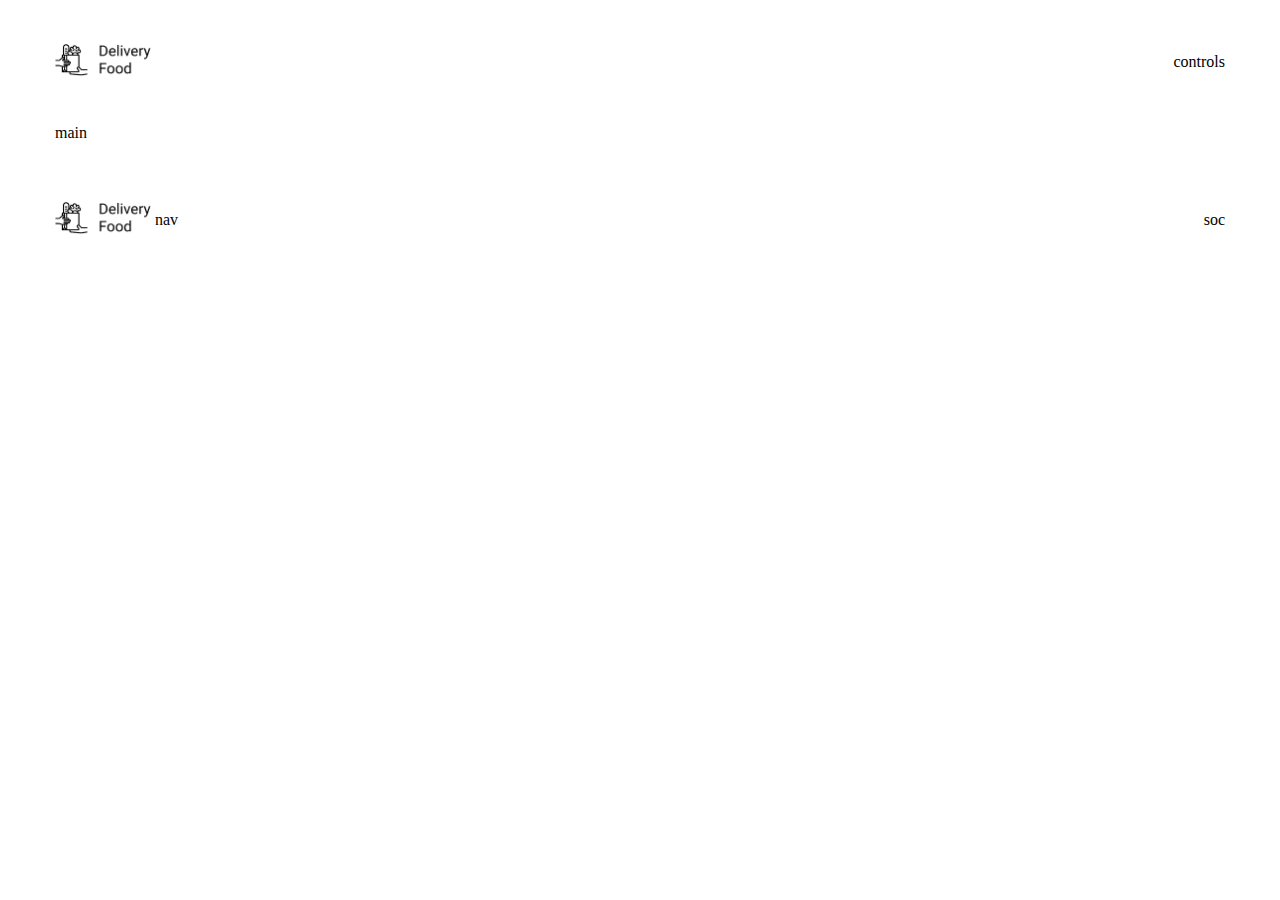
==== DeliveryFood/index.html @ 8b212ec1 "Add files via upload" ====
<!DOCTYPE html>
<html lang="ru">
<head>
    <meta charset="UTF-8">
    <meta name="viewport" content="width=device-width, initial-scale=1.0">
    <title>Delivery Food</title>
    <link rel="stylesheet" href="css/style.css">
</head>
<body>
    <header>
        <div class="container">
            <div class="header-box">
                <div class="header-logo logo"><img src="images/logo.png" alt="logo"></div>
                <div class="header-controls">controls</div>
            </div>
        </div>
    </header>
    <main>
        <div class="container">
            main
        </div>
    </main>
    <footer>
        <div class="container">
            <div class="footer-box">
                <div class="footer-logo logo"><img src="images/logo.png" alt="logo"></div>
                <div class="footer-nav">nav</div>
                <div class="footer-social">soc</div>
            </div>
        </div>
    </footer>
</body>
</html>
---- DeliveryFood/css/style.css ----
* {
    box-sizing: border-box;
}

body {
    margin: 0;
    padding: 0;
}

header {
    height: 124px;
}

.header-box {
    height: 100%;
    display: flex;
    justify-content: space-between;
    align-items: center;
}

.logo {
    max-width: 100px;
}

.logo img {
    width: 100%;
}

.container {
    height: 100%;
    max-width: 1200px; 
    margin: 0px auto;
    padding: 0px 15px 0px 15px;
}

footer {
    height: 156px;
}

.footer-box {
    height: 100%;
    display: flex;
    justify-content: space-between;
    align-items: center;
}

.footer-nav {
    flex-grow: 1;
}
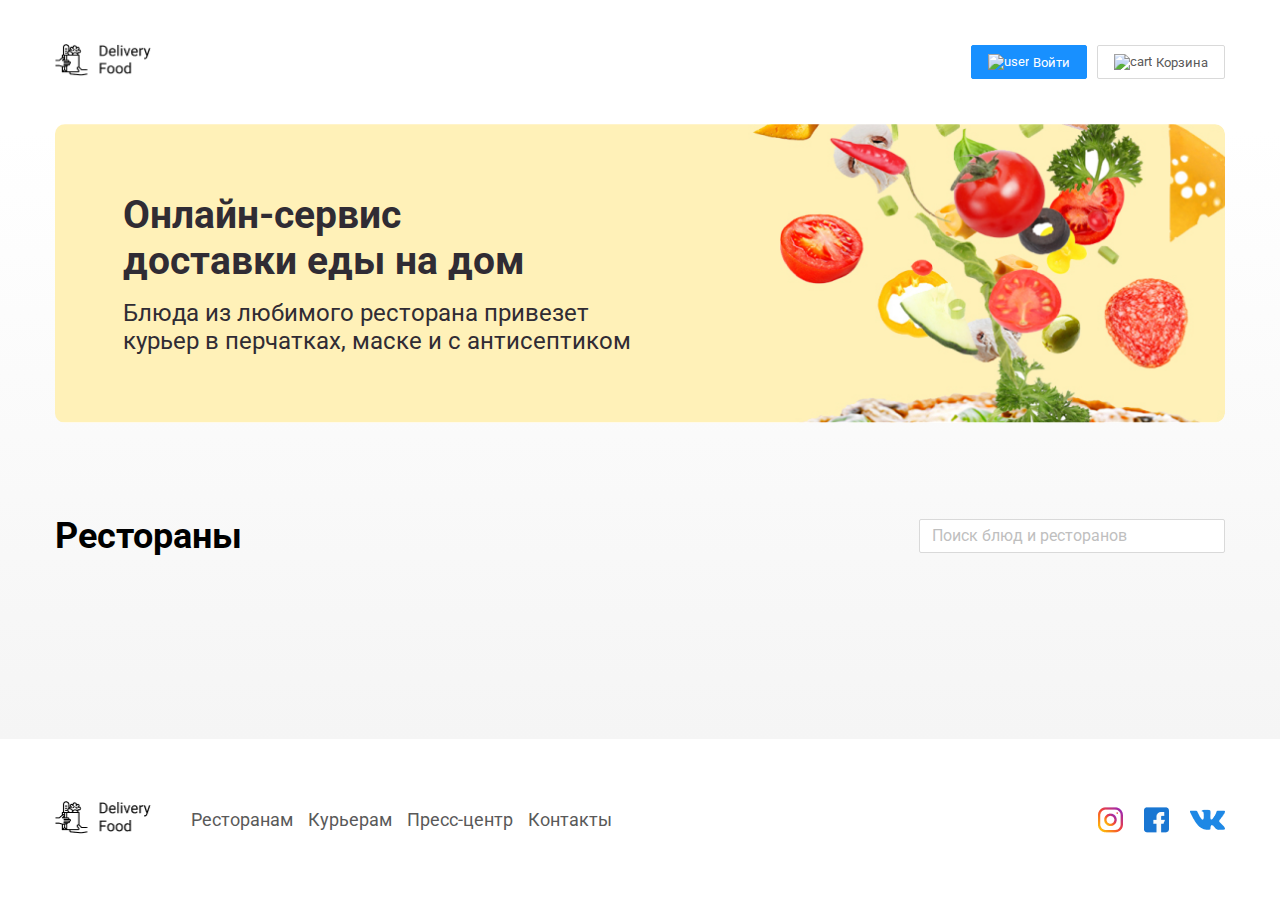
==== commit b9ef7ea9: "update" ====
--- a/DeliveryFood/index.html
+++ b/DeliveryFood/index.html
@@ -5,29 +5,78 @@
     <meta name="viewport" content="width=device-width, initial-scale=1.0">
     <title>Delivery Food</title>
     <link rel="stylesheet" href="css/style.css">
+    <link rel="preconnect" href="https://fonts.googleapis.com">
+    <link rel="preconnect" href="https://fonts.gstatic.com" crossorigin>
+    <link href="https://fonts.googleapis.com/css2?family=Roboto:ital,wght@0,100;0,300;0,400;0,500;0,700;0,900;1,100;1,300;1,400;1,500;1,700;1,900&display=swap" rel="stylesheet">
 </head>
 <body>
-    <header>
-        <div class="container">
-            <div class="header-box">
-                <div class="header-logo logo"><img src="images/logo.png" alt="logo"></div>
-                <div class="header-controls">controls</div>
+    <div class="page-wrapper">
+        <header>
+            <div class="container">
+                <div class="header-box">
+                    <div class="header-logo logo"><img src="images/logo.png" alt="logo"></div>
+                    <div class="header-controls">
+                        <button class="btn btn-primary">
+                            <img src="/images/icons/user.png" alt="user">
+                            Войти
+                        </button>
+                        <button class="btn btn-outline">
+                            <img src="/images/icons/shopping-cart.png" alt="cart">
+                            Корзина
+                        </button>
+                    </div>
+                </div>
             </div>
-        </div>
-    </header>
-    <main>
-        <div class="container">
-            main
-        </div>
-    </main>
-    <footer>
-        <div class="container">
-            <div class="footer-box">
-                <div class="footer-logo logo"><img src="images/logo.png" alt="logo"></div>
-                <div class="footer-nav">nav</div>
-                <div class="footer-social">soc</div>
+        </header>
+        <main>
+            <section class="banner">
+                <div class="container">
+                    <div class="banner-item">
+                        <h2 class="banner-item--title">
+                            Онлайн-сервис<br>
+                            доставки еды на дом
+                        </h2>
+                        <p class="banner-item--subtitle">
+                            Блюда из любимого ресторана привезет курьер в перчатках, маске и с антисептиком
+                        </p>
+                    </div>
+                </div>
+            </section>
+
+            <section class="products">
+                <div class="container">
+                    <div class="products-header">
+                        <h3 class="products-header--title">
+                            Рестораны
+                        </h3>
+                        <input type="text" 
+                        class="products-header--search"
+                        placeholder="Поиск блюд и ресторанов">
+
+                    </div>
+                </div>
+            </section>
+        </main>
+        <footer>
+            <div class="container">
+                <div class="footer-box">
+                    <div class="footer-logo logo"><img src="images/logo.png" alt="logo"></div>
+                    <div class="footer-nav">
+                        <ul>
+                            <li>Ресторанам </li>
+                            <li>Курьерам</li>
+                            <li>Пресс-центр</li>
+                            <li>Контакты</li>
+                        </ul>
+                    </div>
+                    <div class="footer-social">
+                        <img src="images/social/instagram.png" alt="instagram">
+                        <img src="images/social/facebook.png" alt="facebook">
+                        <img src="images/social/vk.png" alt="vk">
+                    </div>
+                </div>
             </div>
-        </div>
-    </footer>
+        </footer>
+    </div>
 </body>
 </html>--- a/DeliveryFood/css/style.css
+++ b/DeliveryFood/css/style.css
@@ -1,5 +1,8 @@
 * {
     box-sizing: border-box;
+    font-family: Roboto;
+    line-height: normal;
+    font-style: normal;
 }
 
 body {
@@ -7,34 +10,159 @@
     padding: 0;
 }
 
-header {
-    height: 124px;
-}
-
-.header-box {
-    height: 100%;
-    display: flex;
-    justify-content: space-between;
-    align-items: center;
-}
-
-.logo {
-    max-width: 100px;
-}
-
-.logo img {
-    width: 100%;
+main {
+    flex-grow: 1;
+    background: linear-gradient(180deg, rgba(245,245,245,0.00) 1.04%, #F5F5F5 100%);
+}
+
+.page-wrapper {
+    display: flex;
+    flex-direction: column;
+    min-height: 100vh;
 }
 
 .container {
     height: 100%;
+    width: 100%;
     max-width: 1200px; 
     margin: 0px auto;
     padding: 0px 15px 0px 15px;
 }
 
+header {
+    display: flex;
+    align-items: center;
+    min-height: 124px;
+}
+
+.header-box {
+    height: 100%;
+    display: flex;
+    justify-content: space-between;
+    align-items: center;
+}
+
+.header-controls {
+    display: flex;
+    align-items: center;
+    justify-content: flex-end;
+    gap: 10px;
+}
+
+.btn {
+    display: flex;
+    padding: 8px 16px;
+    align-items: center;
+    gap: 4px;
+    outline: none;
+}
+
+.btn-primary {
+    border-radius: 2px;
+    background: #1890FF;
+    border: 1px solid #1890FF;
+    color: #fff;
+}
+
+.btn-outline {
+    color: #595959;
+    border-radius: 2px;
+    border: 1px solid #D9D9D9;
+    background: #FFF;
+    box-shadow: 0px 0px 2px 0px rgba(0,0,0,0,00);
+}
+
+.logo {
+    max-width: 100px;
+}
+
+.logo img {
+    width: 100%;
+}
+
+.banner {
+    margin-bottom: 56px;
+}
+
+.banner-item {
+    background-image: url(../images/banners/banner.jpg);
+    background-repeat: no-repeat;
+    background-size: cover;
+    background-position: center right;
+    padding: 68px;
+    border-radius: 10px;
+}
+
+.banner-item--title {
+    color: #302c34;
+    font-size: 39px;
+    font-weight: 700;
+    max-width: 50%;
+    margin-top: 0;
+    margin-bottom: 15px;
+}
+
+.banner-item--subtitle {
+    color: #302c34;
+    font-size: 24px;
+    font-weight: 400;
+    max-width: 50%;
+    margin: 0;
+}
+
+.products {
+
+}
+
+.products-header {
+    display: flex;
+    align-items: center;
+    justify-content: space-between;
+}
+
+.products-header--title {
+    color: #000;
+    font-size: 36px;
+    font-weight: 700;
+}
+
+.products-header--search {
+    border-radius: 2px;
+    border: 1px solid #D9D9D9;
+    background: #fff;
+    flex-shrink: 0;
+    height: 34px;
+    min-width: 306px;
+    padding: 5px 12px;
+}
+
+.products-header--search:focus {
+    outline: none;
+    border: 1px solid #d9d9d9;
+}
+
+.products-header--search::placeholder {
+    color: #bfbfbf;
+    font-size: 16px;
+    font-weight: 400;
+    line-height: 24px;
+}
+
+@media (max-width: 991px) {
+    .banner-item--title {
+        max-width: 100%;
+    }
+    
+    .banner-item--subtitle {
+        max-width: 100%;
+    }
+}
+
 footer {
-    height: 156px;
+    display: flex;
+    align-items: center;
+    min-height: 156px;
+    padding: 60px 0px;
 }
 
 .footer-box {
@@ -42,8 +170,33 @@
     display: flex;
     justify-content: space-between;
     align-items: center;
+    gap: 36px;
+    flex-wrap: wrap;
 }
 
 .footer-nav {
     flex-grow: 1;
+}
+
+.footer-nav ul {
+    display: flex;
+    align-items: center;
+    list-style: none;
+    padding: 0;
+    margin: 0;
+    gap: 15px;
+    flex-wrap: wrap;
+}
+
+.footer-nav ul li {
+    color: #595959;
+    font-size: 18px;
+    font-weight: 400;
+}
+
+.footer-social {
+    display: flex;
+    align-items: center;
+    justify-content: flex-end;
+    gap: 20px;
 }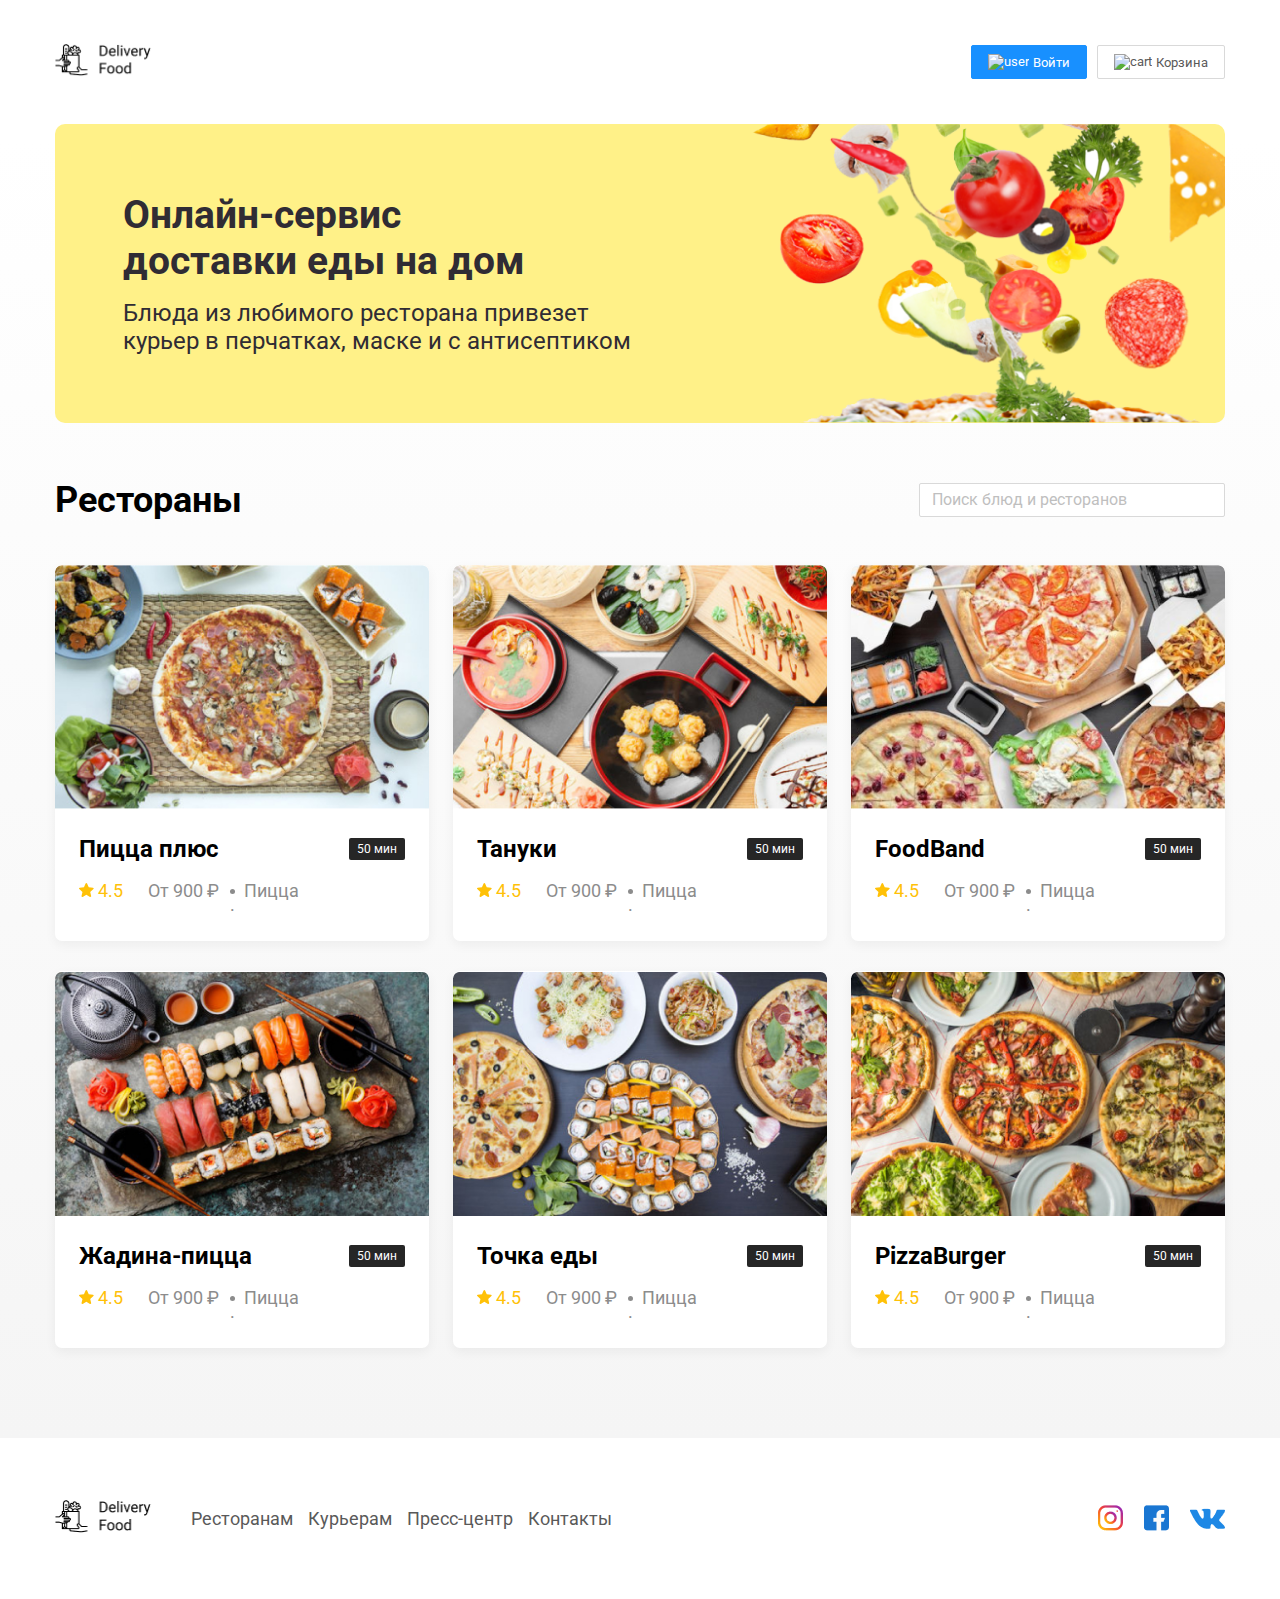
==== commit 775154ef: "Update" ====
--- a/DeliveryFood/index.html
+++ b/DeliveryFood/index.html
@@ -1,5 +1,6 @@
 <!DOCTYPE html>
 <html lang="ru">
+
 <head>
     <meta charset="UTF-8">
     <meta name="viewport" content="width=device-width, initial-scale=1.0">
@@ -7,14 +8,17 @@
     <link rel="stylesheet" href="css/style.css">
     <link rel="preconnect" href="https://fonts.googleapis.com">
     <link rel="preconnect" href="https://fonts.gstatic.com" crossorigin>
-    <link href="https://fonts.googleapis.com/css2?family=Roboto:ital,wght@0,100;0,300;0,400;0,500;0,700;0,900;1,100;1,300;1,400;1,500;1,700;1,900&display=swap" rel="stylesheet">
+    <link
+        href="https://fonts.googleapis.com/css2?family=Roboto:ital,wght@0,100;0,300;0,400;0,500;0,700;0,900;1,100;1,300;1,400;1,500;1,700;1,900&display=swap"
+        rel="stylesheet">
 </head>
+
 <body>
     <div class="page-wrapper">
         <header>
             <div class="container">
                 <div class="header-box">
-                    <div class="header-logo logo"><img src="images/logo.png" alt="logo"></div>
+                    <a class="header-logo logo" href="goods.html"><img src="images/logo.png" alt="logo"></a>
                     <div class="header-controls">
                         <button class="btn btn-primary">
                             <img src="/images/icons/user.png" alt="user">
@@ -49,24 +53,251 @@
                         <h3 class="products-header--title">
                             Рестораны
                         </h3>
-                        <input type="text" 
-                        class="products-header--search"
-                        placeholder="Поиск блюд и ресторанов">
-
+                        <input type="text" class="products-header--search" placeholder="Поиск блюд и ресторанов">
+
+                    </div>
+
+                    <div class="products-wrapper">
+                        <a href="goods.html" class="products-card">
+                            <div class="products-card__image">
+                                <img src="./images/rests/rest-1.jpg" alt="Pizza">
+                            </div>
+
+                            <div class="products-card__description">
+                                <div class="products-card__description-row">
+                                    <h4 class="products-card__description--title">Пицца плюс</h4>
+                                    <div class="products-card__description--badge">50 мин</div>
+                                </div>
+                                <div class="products-card__description-row">
+                                    <div class="products-card__description-info">
+                                        <div class="products-card__description-info--raiting">
+                                            <img src="./images/icons/star.svg" alt="star">
+                                            4.5
+                                        </div>
+                                        <div class="products-card__description-info--price">
+                                            От 900 ₽
+                                        </div>
+                                        <div class="products-card__description-info--group">
+                                            Пицца
+                                        </div>
+                                    </div>
+                                </div>
+                            </div>
+                        </a>
+                        <div class="products-card">
+                            <div class="products-card__image">
+                                <img src="./images/rests/rest-2.jpg" alt="Pizza">
+                            </div>
+
+                            <div class="products-card__description">
+                                <div class="products-card__description-row">
+                                    <h4 class="products-card__description--title">Тануки</h4>
+                                    <div class="products-card__description--badge">50 мин</div>
+                                </div>
+                                <div class="products-card__description-row">
+                                    <div class="products-card__description-info">
+                                        <div class="products-card__description-info--raiting">
+                                            <img src="./images/icons/star.svg" alt="star">
+                                            4.5
+                                        </div>
+                                        <div class="products-card__description-info--price">
+                                            От 900 ₽
+                                        </div>
+                                        <div class="products-card__description-info--group">
+                                            Пицца
+                                        </div>
+                                    </div>
+                                </div>
+                            </div>
+                        </div>
+                        <div class="products-card">
+                            <div class="products-card__image">
+                                <img src="./images/rests/rest-3.jpg" alt="Pizza">
+                            </div>
+
+                            <div class="products-card__description">
+                                <div class="products-card__description-row">
+                                    <h4 class="products-card__description--title">FoodBand</h4>
+                                    <div class="products-card__description--badge">50 мин</div>
+                                </div>
+                                <div class="products-card__description-row">
+                                    <div class="products-card__description-info">
+                                        <div class="products-card__description-info--raiting">
+                                            <img src="./images/icons/star.svg" alt="star">
+                                            4.5
+                                        </div>
+                                        <div class="products-card__description-info--price">
+                                            От 900 ₽
+                                        </div>
+                                        <div class="products-card__description-info--group">
+                                            Пицца
+                                        </div>
+                                    </div>
+                                </div>
+                            </div>
+                        </div>
+                        <div class="products-card">
+                            <div class="products-card__image">
+                                <img src="./images/rests/rest-4.jpg" alt="Pizza">
+                            </div>
+
+                            <div class="products-card__description">
+                                <div class="products-card__description-row">
+                                    <h4 class="products-card__description--title">Жадина-пицца</h4>
+                                    <div class="products-card__description--badge">50 мин</div>
+                                </div>
+                                <div class="products-card__description-row">
+                                    <div class="products-card__description-info">
+                                        <div class="products-card__description-info--raiting">
+                                            <img src="./images/icons/star.svg" alt="star">
+                                            4.5
+                                        </div>
+                                        <div class="products-card__description-info--price">
+                                            От 900 ₽
+                                        </div>
+                                        <div class="products-card__description-info--group">
+                                            Пицца
+                                        </div>
+                                    </div>
+                                </div>
+                            </div>
+                        </div>
+                        <div class="products-card">
+                            <div class="products-card__image">
+                                <img src="./images/rests/rest-5.jpg" alt="Pizza">
+                            </div>
+
+                            <div class="products-card__description">
+                                <div class="products-card__description-row">
+                                    <h4 class="products-card__description--title">Точка еды</h4>
+                                    <div class="products-card__description--badge">50 мин</div>
+                                </div>
+                                <div class="products-card__description-row">
+                                    <div class="products-card__description-info">
+                                        <div class="products-card__description-info--raiting">
+                                            <img src="./images/icons/star.svg" alt="star">
+                                            4.5
+                                        </div>
+                                        <div class="products-card__description-info--price">
+                                            От 900 ₽
+                                        </div>
+                                        <div class="products-card__description-info--group">
+                                            Пицца
+                                        </div>
+                                    </div>
+                                </div>
+                            </div>
+                        </div>
+                        <div class="products-card">
+                            <div class="products-card__image">
+                                <img src="./images/rests/rest-6.jpg" alt="Pizza">
+                            </div>
+
+                            <div class="products-card__description">
+                                <div class="products-card__description-row">
+                                    <h4 class="products-card__description--title">PizzaBurger</h4>
+                                    <div class="products-card__description--badge">50 мин</div>
+                                </div>
+                                <div class="products-card__description-row">
+                                    <div class="products-card__description-info">
+                                        <div class="products-card__description-info--raiting">
+                                            <img src="./images/icons/star.svg" alt="star">
+                                            4.5
+                                        </div>
+                                        <div class="products-card__description-info--price">
+                                            От 900 ₽
+                                        </div>
+                                        <div class="products-card__description-info--group">
+                                            Пицца
+                                        </div>
+                                    </div>
+                                </div>
+                            </div>
+                        </div>
                     </div>
                 </div>
             </section>
         </main>
+
+        <div class="cart-modal__overlay">
+            <div class="cart-modal">
+                <div class="cart-modal__header">
+                    <h2 class="cart-modal__header--title">Корзина</h2>
+                    <span class="cart-modal__header--close">
+                        <img src="./images/icons/close.svg" alt="close">
+                    </span>
+                </div>
+                <div class="cart-modal__body">
+                    <div class="cart-item">
+                        <p class="cart-item__title">Ролл угорь стандарт</p>
+                        <div class="cart-item__controls">
+                            <div class="cart-item__controls--price">250 ₽</div>
+                            <button class="btn btn-outline">
+                                -
+                            </button>
+                            <div class="cart-item__controls--count">
+                                1
+                            </div>
+                            <button class="btn btn-outline">
+                                +
+                            </button>
+                        </div>
+                    </div>
+                    <div class="cart-item">
+                        <p class="cart-item__title">Ролл угорь стандарт</p>
+                        <div class="cart-item__controls">
+                            <div class="cart-item__controls--price">250 ₽</div>
+                            <button class="btn btn-outline">
+                                -
+                            </button>
+                            <div class="cart-item__controls--count">
+                                1
+                            </div>
+                            <button class="btn btn-outline">
+                                +
+                            </button>
+                        </div>
+                    </div>
+                    <div class="cart-item">
+                        <p class="cart-item__title">Ролл угорь стандарт</p>
+                        <div class="cart-item__controls">
+                            <div class="cart-item__controls--price">250 ₽</div>
+                            <button class="btn btn-outline">
+                                -
+                            </button>
+                            <div class="cart-item__controls--count">
+                                1
+                            </div>
+                            <button class="btn btn-outline">
+                                +
+                            </button>
+                        </div>
+                    </div>
+                </div>
+                <div class="cart-modal__footer">
+                    <div class="cart-modal__footer--price">1250 ₽</div>
+                    <div class="cart-modal__footer--controls">
+                        <button class="btn btn-primary">
+                            Оформить заказ
+                        </button>
+                        <button class="btn btn-outline">
+                            Отмена
+                        </button>
+                    </div>
+                </div>
+            </div>
+        </div>
+
         <footer>
             <div class="container">
                 <div class="footer-box">
-                    <div class="footer-logo logo"><img src="images/logo.png" alt="logo"></div>
+                    <a href="goods.html" class="footer-logo logo"><img src="images/logo.png" alt="logo"></a>
                     <div class="footer-nav">
                         <ul>
-                            <li>Ресторанам </li>
-                            <li>Курьерам</li>
-                            <li>Пресс-центр</li>
-                            <li>Контакты</li>
+                            <li><a href="goods.html">Ресторанам</a> </li>
+                            <li><a href="goods.html">Курьерам</a></li>
+                            <li><a href="goods.html">Пресс-центр</a></li>
+                            <li><a href="goods.html">Контакты</a></li>
                         </ul>
                     </div>
                     <div class="footer-social">
@@ -79,4 +310,5 @@
         </footer>
     </div>
 </body>
+
 </html>--- a/DeliveryFood/css/style.css
+++ b/DeliveryFood/css/style.css
@@ -55,6 +55,7 @@
     align-items: center;
     gap: 4px;
     outline: none;
+    cursor: pointer;
 }
 
 .btn-primary {
@@ -69,7 +70,7 @@
     border-radius: 2px;
     border: 1px solid #D9D9D9;
     background: #FFF;
-    box-shadow: 0px 0px 2px 0px rgba(0,0,0,0,00);
+    box-shadow: 0px 0px 2px 0px rgba(0,0,0,0.00);
 }
 
 .logo {
@@ -85,12 +86,13 @@
 }
 
 .banner-item {
-    background-image: url(../images/banners/banner.jpg);
+    background-image: url(../images/banners/banner-image.png);
     background-repeat: no-repeat;
-    background-size: cover;
+    background-size: contain;
     background-position: center right;
     padding: 68px;
     border-radius: 10px;
+    background-color: #fff188;
 }
 
 .banner-item--title {
@@ -110,20 +112,19 @@
     margin: 0;
 }
 
-.products {
-
-}
-
 .products-header {
     display: flex;
     align-items: center;
     justify-content: space-between;
+    flex-wrap: wrap;
+    gap: 24px;
 }
 
 .products-header--title {
     color: #000;
     font-size: 36px;
     font-weight: 700;
+    margin: 0;
 }
 
 .products-header--search {
@@ -148,7 +149,257 @@
     line-height: 24px;
 }
 
+.products-wrapper {
+    margin-top: 44px;
+    margin-bottom: 90px;
+    display: flex;
+    flex-wrap: wrap;
+    row-gap: 30px;
+    column-gap: 24px;
+}
+
+.products-card {
+    width: calc((100% - 48px) / 3);
+    border-radius: 7px;
+    background: #fff;
+    box-shadow: 0px 4px 12px 0px rgba(0,0,0,0.05);
+    overflow: hidden;
+    text-decoration: none;
+}
+
+.products-card__image {
+    width: 100%;
+}
+
+.products-card__image img {
+    width: 100%;
+}
+
+.products-card__description {
+    padding: 20px 24px 34px 24px;
+
+}
+
+.products-card__description-row {
+    display: flex;
+    align-items: center;
+    justify-content: space-between;
+}
+
+.products-card__description-row:not(:last-child) {
+    margin-bottom: 10px;
+}
+
+.products-card__description--title {
+    color: #000;
+    font-size: 24px;
+    font-weight: 700;
+    line-height: 32px;
+    margin: 0;
+}
+
+.products-card__description--badge {
+    color: #fff;
+    font-size: 12px;
+    font-weight: 400;
+    line-height: 20px;
+    background: #262626;
+    border-radius: 2px;
+    padding: 1px 8px;
+}
+
+.products-card__description-info {
+    display: flex;
+    align-items: center;
+    justify-content: flex-start;
+    flex-wrap: wrap;
+    row-gap: 8px;
+    column-gap: 25px;
+}
+
+.products-card__description-info--raiting {
+    color: #ffc107;
+    font-size: 18px;
+    font-weight: 400;
+    line-height: 32px;
+}
+
+.products-card__description-info--price {
+    color: #8c8c8c;
+    font-size: 18px;
+    font-weight: 400;
+    line-height: 32px;
+}
+
+.products-card__description-info--group::before {
+    content: '.';
+    display: block;
+    width: 5px;
+    height: 5px;
+    border-radius: 50%;
+    background: #8c8c8c;
+    position: absolute;
+    left: -14px;
+    top: 14px;
+}
+
+.products-card__description-info--group {
+    color: #8c8c8c;
+    font-size: 18px;
+    font-weight: 400;
+    line-height: 32px;
+    position: relative;
+}
+
+.products-card__description--name {
+    margin: 0;
+    font-size: 24px;
+    font-weight: 400;
+    line-height: 32px;
+    color: #000;
+}
+
+.products-card__description--text {
+    margin: 0;
+    font-size: 18px;
+    font-weight: 400;
+    color: #8c8c8c;
+}
+
+.products-card__description-controls {
+    display: flex;
+    justify-content: flex-start;
+    align-items: center;
+    flex-wrap: wrap;
+    row-gap: 10px;
+    column-gap: 30px;
+}
+
+.products-card__description-controls--price {
+    color: #000;
+    font-size: 20px;
+    font-weight: 700;
+    line-height: 32px;
+}
+
+.cart-modal__overlay {
+    display: none;
+    position: fixed;
+    top: 0;
+    right: 0;
+    left: 0;
+    bottom: 0;
+    background-color: rgba(0,0,0,0.40);
+    justify-content: center;
+    align-items: center;
+}
+
+.cart-modal__overlay.open {
+    display: flex;
+}
+
+.cart-modal {
+    max-width: 780px;
+    width: 100%;
+    padding: 40px 45px;
+    border-radius: 5px;
+    background: #fff;
+}
+
+.cart-modal__header {
+    display: flex;
+    align-items: center;
+    justify-content: space-between;
+    margin-bottom: 48px;
+}
+
+.cart-modal__header--title {
+    color: #000;
+    font-size: 36px;
+    font-weight: 700;
+    margin: 0;
+}
+
+.cart-modal__header--close {
+    cursor: pointer;
+}
+
+.cart-modal__footer {
+    display: flex;
+    align-items: center;
+    justify-content: space-between;
+    flex-wrap: wrap;
+    gap: 10px;
+    margin-top: 50px;
+}
+
+.cart-modal__footer--price {
+    border-radius: 5px;
+    background: #262626;
+    color: #fafafa;
+    font-size: 20px;
+    font-weight: 700;
+    padding: 15px 20px;
+}
+
+.cart-modal__footer--controls {
+    display: flex;
+    align-items: center;
+    gap: 10px;
+}
+
+.cart-item {
+    display: flex;
+    justify-content: space-between;
+    align-items: center;
+    flex-wrap: wrap;
+    gap: 10px;
+
+}
+
+.cart-item:not(:last-child) {
+    padding-bottom: 10px;
+    margin-bottom: 10px;
+    border-bottom: 1px solid #D9D9D9;
+}
+
+.cart-item__title {
+    color: #000;
+    font-size: 18px;
+    font-weight: 400;
+    line-height: 32px;
+    margin: 0;
+}
+
+.cart-item__controls {
+    display: flex;
+    align-items: center;
+
+}
+
+.cart-item__controls--price {
+    margin-right: 47px;
+    color: #000;
+    font-size: 20px;
+    font-weight: 700;
+    line-height: 32px;
+}
+
+.cart-item__controls button {
+    border: 1px solid #40A9FF;
+    color: #40a9ff;
+}
+
+.cart-item__controls--count {
+    margin-left: 15px;
+    margin-right: 15px;
+}
+
 @media (max-width: 991px) {
+    .banner-item {
+        background-image: none;
+    }
+
     .banner-item--title {
         max-width: 100%;
     }
@@ -156,6 +407,16 @@
     .banner-item--subtitle {
         max-width: 100%;
     }
+
+    .products-card {
+        width: calc((100% - 48px) / 2);
+    }
+}
+
+@media (max-width: 768px) {
+    .products-card {
+        width: 100%;
+    }
 }
 
 footer {
@@ -192,6 +453,11 @@
     color: #595959;
     font-size: 18px;
     font-weight: 400;
+}
+
+.footer-nav ul li a {
+    text-decoration: none;
+    color: #595959;
 }
 
 .footer-social {
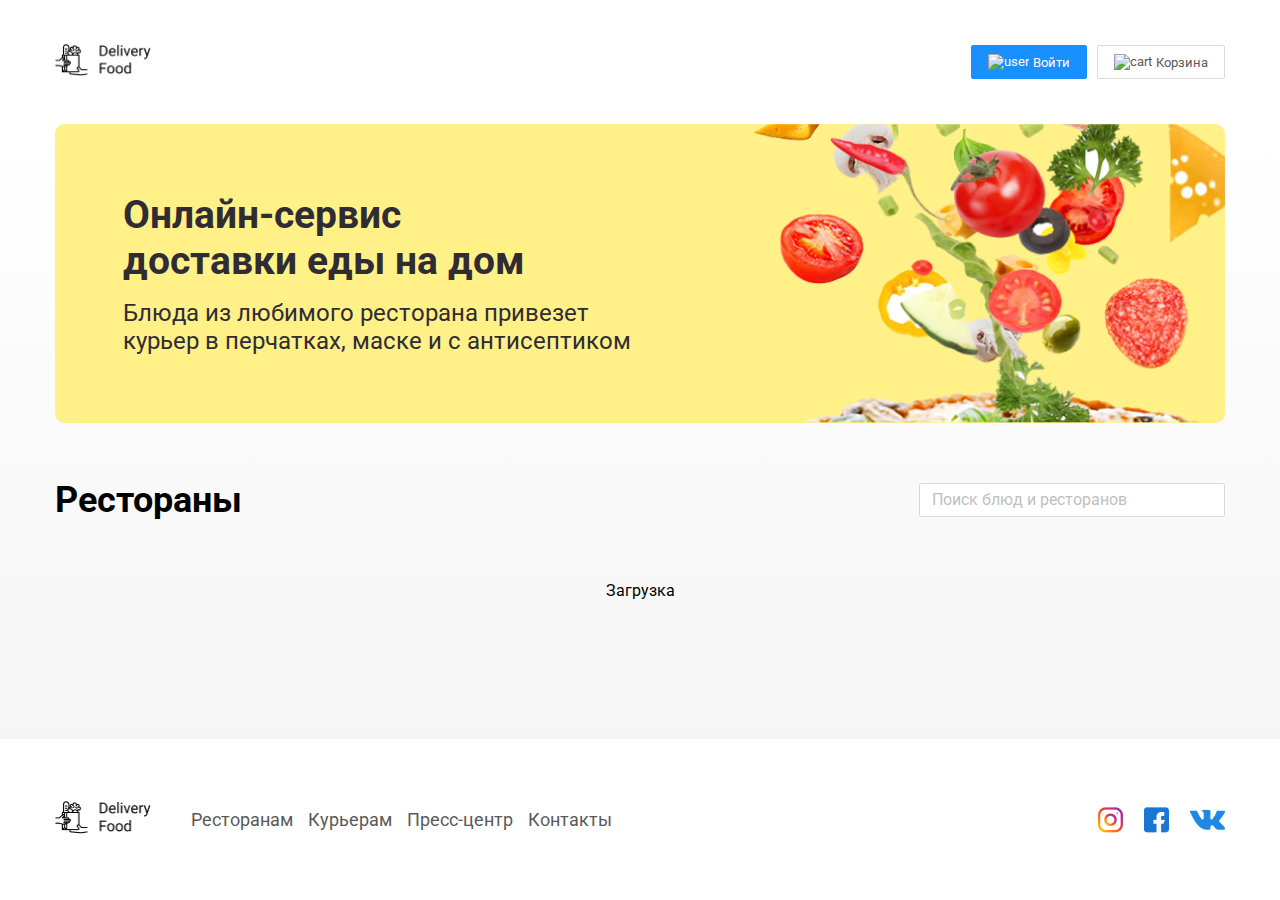
==== commit a3e58b3a: "update" ====
--- a/DeliveryFood/index.html
+++ b/DeliveryFood/index.html
@@ -11,6 +11,7 @@
     <link
         href="https://fonts.googleapis.com/css2?family=Roboto:ital,wght@0,100;0,300;0,400;0,500;0,700;0,900;1,100;1,300;1,400;1,500;1,700;1,900&display=swap"
         rel="stylesheet">
+    <script src="./js/main.js" defer></script>
 </head>
 
 <body>
@@ -24,7 +25,7 @@
                             <img src="/images/icons/user.png" alt="user">
                             Войти
                         </button>
-                        <button class="btn btn-outline">
+                        <button class="btn btn-outline" id="cart-button">
                             <img src="/images/icons/shopping-cart.png" alt="cart">
                             Корзина
                         </button>
@@ -57,163 +58,7 @@
 
                     </div>
 
-                    <div class="products-wrapper">
-                        <a href="goods.html" class="products-card">
-                            <div class="products-card__image">
-                                <img src="./images/rests/rest-1.jpg" alt="Pizza">
-                            </div>
-
-                            <div class="products-card__description">
-                                <div class="products-card__description-row">
-                                    <h4 class="products-card__description--title">Пицца плюс</h4>
-                                    <div class="products-card__description--badge">50 мин</div>
-                                </div>
-                                <div class="products-card__description-row">
-                                    <div class="products-card__description-info">
-                                        <div class="products-card__description-info--raiting">
-                                            <img src="./images/icons/star.svg" alt="star">
-                                            4.5
-                                        </div>
-                                        <div class="products-card__description-info--price">
-                                            От 900 ₽
-                                        </div>
-                                        <div class="products-card__description-info--group">
-                                            Пицца
-                                        </div>
-                                    </div>
-                                </div>
-                            </div>
-                        </a>
-                        <div class="products-card">
-                            <div class="products-card__image">
-                                <img src="./images/rests/rest-2.jpg" alt="Pizza">
-                            </div>
-
-                            <div class="products-card__description">
-                                <div class="products-card__description-row">
-                                    <h4 class="products-card__description--title">Тануки</h4>
-                                    <div class="products-card__description--badge">50 мин</div>
-                                </div>
-                                <div class="products-card__description-row">
-                                    <div class="products-card__description-info">
-                                        <div class="products-card__description-info--raiting">
-                                            <img src="./images/icons/star.svg" alt="star">
-                                            4.5
-                                        </div>
-                                        <div class="products-card__description-info--price">
-                                            От 900 ₽
-                                        </div>
-                                        <div class="products-card__description-info--group">
-                                            Пицца
-                                        </div>
-                                    </div>
-                                </div>
-                            </div>
-                        </div>
-                        <div class="products-card">
-                            <div class="products-card__image">
-                                <img src="./images/rests/rest-3.jpg" alt="Pizza">
-                            </div>
-
-                            <div class="products-card__description">
-                                <div class="products-card__description-row">
-                                    <h4 class="products-card__description--title">FoodBand</h4>
-                                    <div class="products-card__description--badge">50 мин</div>
-                                </div>
-                                <div class="products-card__description-row">
-                                    <div class="products-card__description-info">
-                                        <div class="products-card__description-info--raiting">
-                                            <img src="./images/icons/star.svg" alt="star">
-                                            4.5
-                                        </div>
-                                        <div class="products-card__description-info--price">
-                                            От 900 ₽
-                                        </div>
-                                        <div class="products-card__description-info--group">
-                                            Пицца
-                                        </div>
-                                    </div>
-                                </div>
-                            </div>
-                        </div>
-                        <div class="products-card">
-                            <div class="products-card__image">
-                                <img src="./images/rests/rest-4.jpg" alt="Pizza">
-                            </div>
-
-                            <div class="products-card__description">
-                                <div class="products-card__description-row">
-                                    <h4 class="products-card__description--title">Жадина-пицца</h4>
-                                    <div class="products-card__description--badge">50 мин</div>
-                                </div>
-                                <div class="products-card__description-row">
-                                    <div class="products-card__description-info">
-                                        <div class="products-card__description-info--raiting">
-                                            <img src="./images/icons/star.svg" alt="star">
-                                            4.5
-                                        </div>
-                                        <div class="products-card__description-info--price">
-                                            От 900 ₽
-                                        </div>
-                                        <div class="products-card__description-info--group">
-                                            Пицца
-                                        </div>
-                                    </div>
-                                </div>
-                            </div>
-                        </div>
-                        <div class="products-card">
-                            <div class="products-card__image">
-                                <img src="./images/rests/rest-5.jpg" alt="Pizza">
-                            </div>
-
-                            <div class="products-card__description">
-                                <div class="products-card__description-row">
-                                    <h4 class="products-card__description--title">Точка еды</h4>
-                                    <div class="products-card__description--badge">50 мин</div>
-                                </div>
-                                <div class="products-card__description-row">
-                                    <div class="products-card__description-info">
-                                        <div class="products-card__description-info--raiting">
-                                            <img src="./images/icons/star.svg" alt="star">
-                                            4.5
-                                        </div>
-                                        <div class="products-card__description-info--price">
-                                            От 900 ₽
-                                        </div>
-                                        <div class="products-card__description-info--group">
-                                            Пицца
-                                        </div>
-                                    </div>
-                                </div>
-                            </div>
-                        </div>
-                        <div class="products-card">
-                            <div class="products-card__image">
-                                <img src="./images/rests/rest-6.jpg" alt="Pizza">
-                            </div>
-
-                            <div class="products-card__description">
-                                <div class="products-card__description-row">
-                                    <h4 class="products-card__description--title">PizzaBurger</h4>
-                                    <div class="products-card__description--badge">50 мин</div>
-                                </div>
-                                <div class="products-card__description-row">
-                                    <div class="products-card__description-info">
-                                        <div class="products-card__description-info--raiting">
-                                            <img src="./images/icons/star.svg" alt="star">
-                                            4.5
-                                        </div>
-                                        <div class="products-card__description-info--price">
-                                            От 900 ₽
-                                        </div>
-                                        <div class="products-card__description-info--group">
-                                            Пицца
-                                        </div>
-                                    </div>
-                                </div>
-                            </div>
-                        </div>
+                    <div class="products-wrapper" id="rests-container">
                     </div>
                 </div>
             </section>
